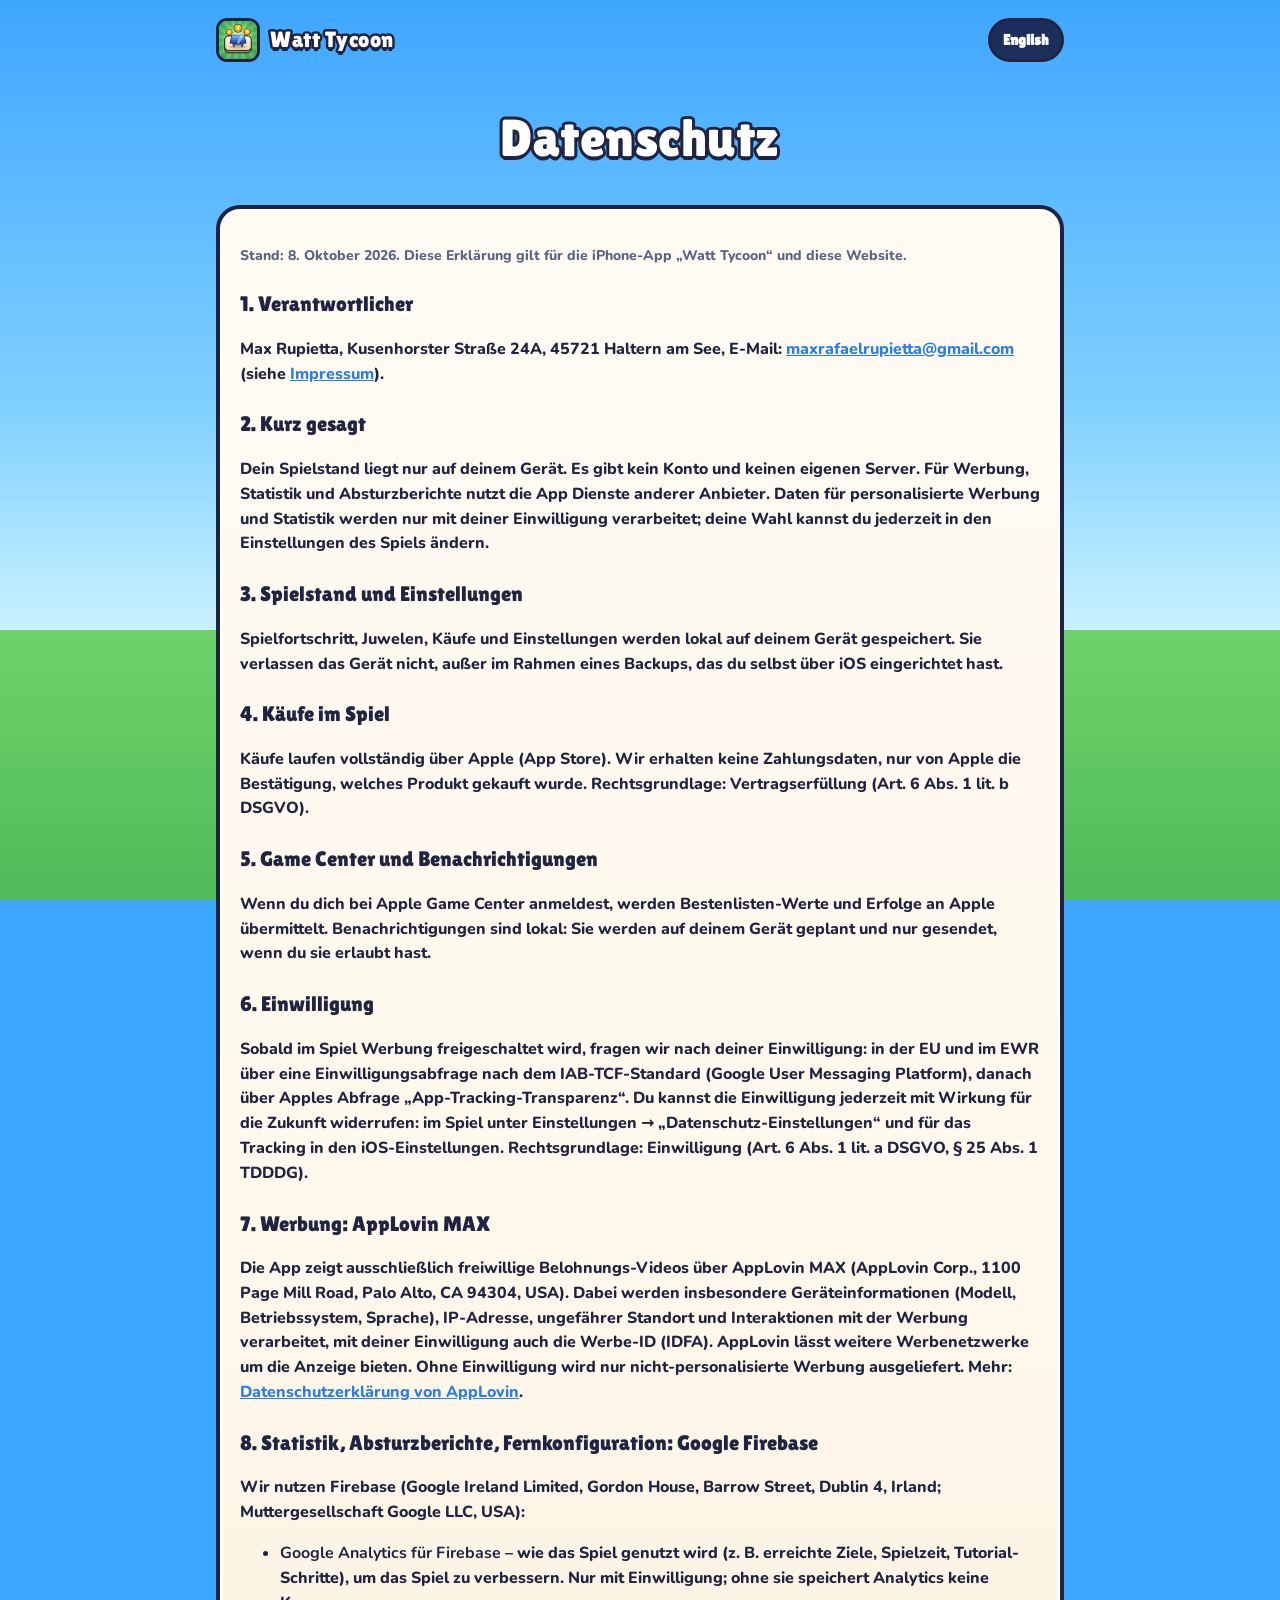
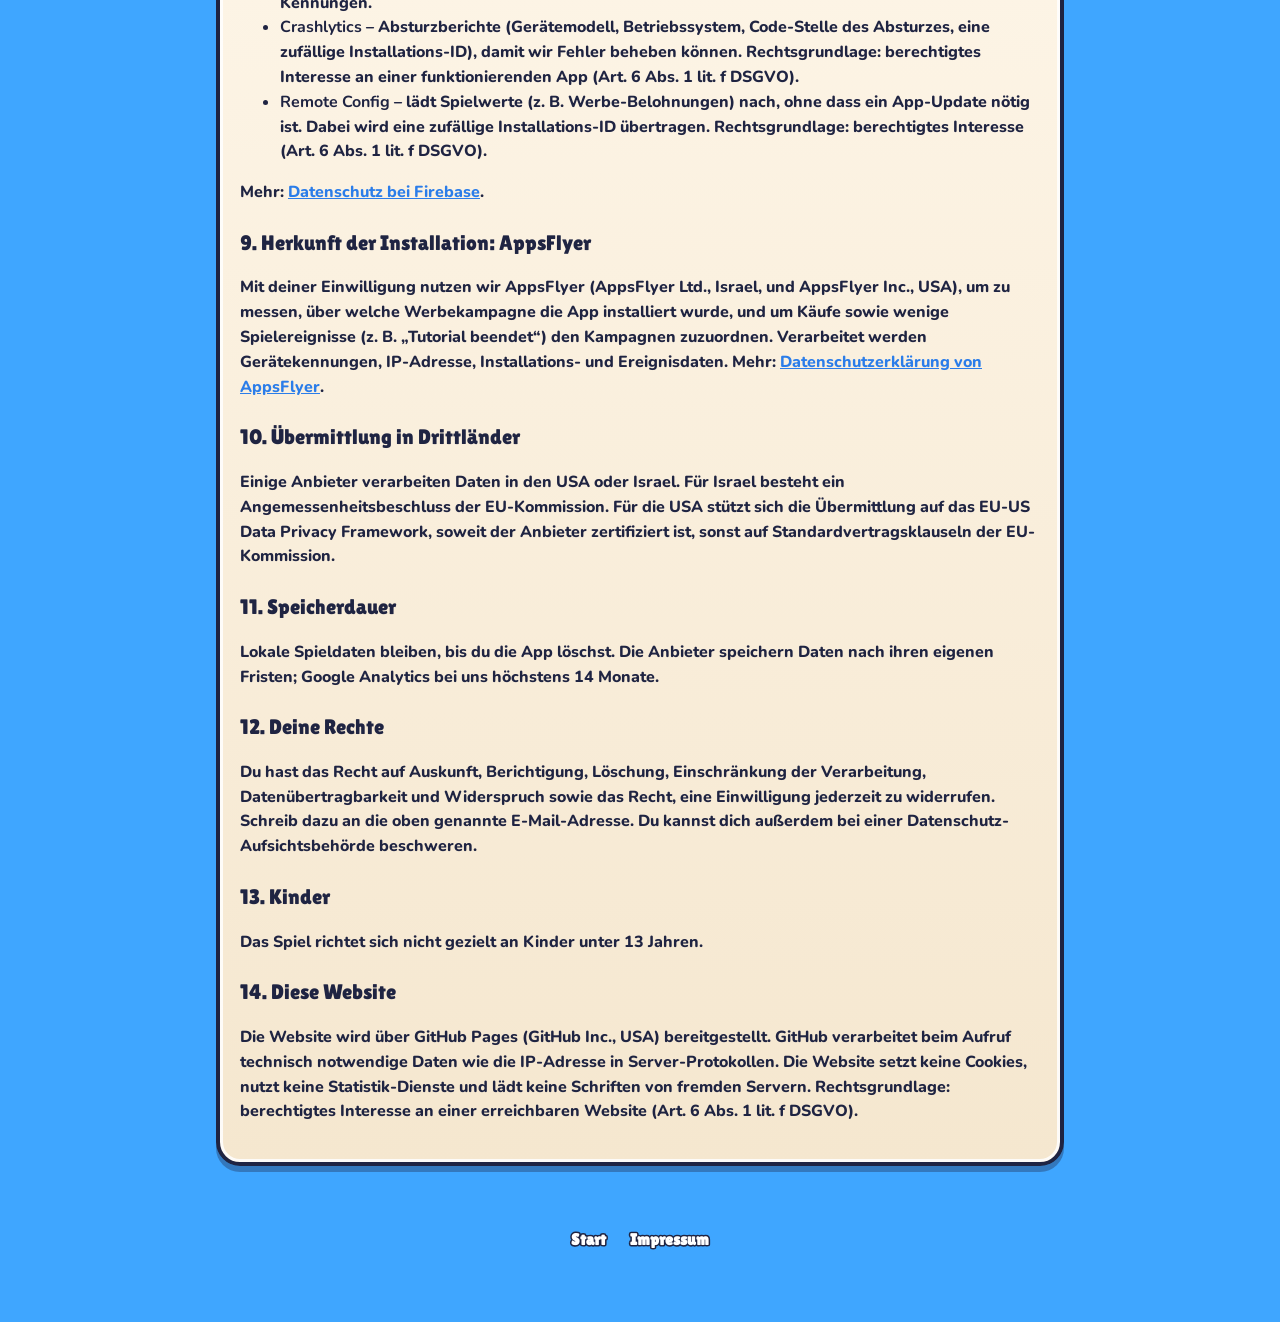
==== datenschutz.html @ 93e132b3 "Watt Tycoon website: start page, privacy policy, imprint, app-ads.txt Co-Authored-By: Claude Opus 5." ====
<!doctype html>
<html lang="de">
<head>
  <meta charset="utf-8">
  <meta name="viewport" content="width=device-width, initial-scale=1">
  <title>Datenschutz – Watt Tycoon</title>
  <link rel="icon" href="img/favicon.png">
  <link rel="alternate" hreflang="en" href="en/privacy.html">
  <link rel="stylesheet" href="style.css">
</head>
<body>
  <div class="wrap legal">
    <header class="top">
      <a class="brand" href="./"><img src="img/favicon.png" alt=""><span class="title">Watt Tycoon</span></a>
      <nav class="lang"><a href="en/privacy.html" hreflang="en">English</a></nav>
    </header>
    <h1>Datenschutz</h1>

    <section class="panel">
      <p class="muted">Stand: 8. Oktober 2026. Diese Erklärung gilt für die iPhone-App „Watt Tycoon“ und diese Website.</p>

      <h3>1. Verantwortlicher</h3>
      <p>Max Rupietta, Kusenhorster Straße 24A, 45721 Haltern am See, E-Mail: <a href="mailto:maxrafaelrupietta@gmail.com">maxrafaelrupietta@gmail.com</a> (siehe <a href="impressum.html">Impressum</a>).</p>

      <h3>2. Kurz gesagt</h3>
      <p>Dein Spielstand liegt nur auf deinem Gerät. Es gibt kein Konto und keinen eigenen Server. Für Werbung, Statistik und Absturzberichte nutzt die App Dienste anderer Anbieter. Daten für personalisierte Werbung und Statistik werden nur mit deiner Einwilligung verarbeitet; deine Wahl kannst du jederzeit in den Einstellungen des Spiels ändern.</p>

      <h3>3. Spielstand und Einstellungen</h3>
      <p>Spielfortschritt, Juwelen, Käufe und Einstellungen werden lokal auf deinem Gerät gespeichert. Sie verlassen das Gerät nicht, außer im Rahmen eines Backups, das du selbst über iOS eingerichtet hast.</p>

      <h3>4. Käufe im Spiel</h3>
      <p>Käufe laufen vollständig über Apple (App Store). Wir erhalten keine Zahlungsdaten, nur von Apple die Bestätigung, welches Produkt gekauft wurde. Rechtsgrundlage: Vertragserfüllung (Art. 6 Abs. 1 lit. b DSGVO).</p>

      <h3>5. Game Center und Benachrichtigungen</h3>
      <p>Wenn du dich bei Apple Game Center anmeldest, werden Bestenlisten-Werte und Erfolge an Apple übermittelt. Benachrichtigungen sind lokal: Sie werden auf deinem Gerät geplant und nur gesendet, wenn du sie erlaubt hast.</p>

      <h3>6. Einwilligung</h3>
      <p>Sobald im Spiel Werbung freigeschaltet wird, fragen wir nach deiner Einwilligung: in der EU und im EWR über eine Einwilligungsabfrage nach dem IAB-TCF-Standard (Google User Messaging Platform), danach über Apples Abfrage „App-Tracking-Transparenz“. Du kannst die Einwilligung jederzeit mit Wirkung für die Zukunft widerrufen: im Spiel unter Einstellungen → „Datenschutz-Einstellungen“ und für das Tracking in den iOS-Einstellungen. Rechtsgrundlage: Einwilligung (Art. 6 Abs. 1 lit. a DSGVO, § 25 Abs. 1 TDDDG).</p>

      <h3>7. Werbung: AppLovin MAX</h3>
      <p>Die App zeigt ausschließlich freiwillige Belohnungs-Videos über AppLovin MAX (AppLovin Corp., 1100 Page Mill Road, Palo Alto, CA 94304, USA). Dabei werden insbesondere Geräteinformationen (Modell, Betriebssystem, Sprache), IP-Adresse, ungefährer Standort und Interaktionen mit der Werbung verarbeitet, mit deiner Einwilligung auch die Werbe-ID (IDFA). AppLovin lässt weitere Werbenetzwerke um die Anzeige bieten. Ohne Einwilligung wird nur nicht-personalisierte Werbung ausgeliefert. Mehr: <a href="https://www.applovin.com/privacy/">Datenschutzerklärung von AppLovin</a>.</p>

      <h3>8. Statistik, Absturzberichte, Fernkonfiguration: Google Firebase</h3>
      <p>Wir nutzen Firebase (Google Ireland Limited, Gordon House, Barrow Street, Dublin 4, Irland; Muttergesellschaft Google LLC, USA):</p>
      <ul>
        <li><b>Google Analytics für Firebase</b> – wie das Spiel genutzt wird (z. B. erreichte Ziele, Spielzeit, Tutorial-Schritte), um das Spiel zu verbessern. Nur mit Einwilligung; ohne sie speichert Analytics keine Kennungen.</li>
        <li><b>Crashlytics</b> – Absturzberichte (Gerätemodell, Betriebssystem, Code-Stelle des Absturzes, eine zufällige Installations-ID), damit wir Fehler beheben können. Rechtsgrundlage: berechtigtes Interesse an einer funktionierenden App (Art. 6 Abs. 1 lit. f DSGVO).</li>
        <li><b>Remote Config</b> – lädt Spielwerte (z. B. Werbe-Belohnungen) nach, ohne dass ein App-Update nötig ist. Dabei wird eine zufällige Installations-ID übertragen. Rechtsgrundlage: berechtigtes Interesse (Art. 6 Abs. 1 lit. f DSGVO).</li>
      </ul>
      <p>Mehr: <a href="https://firebase.google.com/support/privacy">Datenschutz bei Firebase</a>.</p>

      <h3>9. Herkunft der Installation: AppsFlyer</h3>
      <p>Mit deiner Einwilligung nutzen wir AppsFlyer (AppsFlyer Ltd., Israel, und AppsFlyer Inc., USA), um zu messen, über welche Werbekampagne die App installiert wurde, und um Käufe sowie wenige Spielereignisse (z. B. „Tutorial beendet“) den Kampagnen zuzuordnen. Verarbeitet werden Gerätekennungen, IP-Adresse, Installations- und Ereignisdaten. Mehr: <a href="https://www.appsflyer.com/legal/privacy-policy/">Datenschutzerklärung von AppsFlyer</a>.</p>

      <h3>10. Übermittlung in Drittländer</h3>
      <p>Einige Anbieter verarbeiten Daten in den USA oder Israel. Für Israel besteht ein Angemessenheitsbeschluss der EU-Kommission. Für die USA stützt sich die Übermittlung auf das EU-US Data Privacy Framework, soweit der Anbieter zertifiziert ist, sonst auf Standardvertragsklauseln der EU-Kommission.</p>

      <h3>11. Speicherdauer</h3>
      <p>Lokale Spieldaten bleiben, bis du die App löschst. Die Anbieter speichern Daten nach ihren eigenen Fristen; Google Analytics bei uns höchstens 14 Monate.</p>

      <h3>12. Deine Rechte</h3>
      <p>Du hast das Recht auf Auskunft, Berichtigung, Löschung, Einschränkung der Verarbeitung, Datenübertragbarkeit und Widerspruch sowie das Recht, eine Einwilligung jederzeit zu widerrufen. Schreib dazu an die oben genannte E-Mail-Adresse. Du kannst dich außerdem bei einer Datenschutz-Aufsichtsbehörde beschweren.</p>

      <h3>13. Kinder</h3>
      <p>Das Spiel richtet sich nicht gezielt an Kinder unter 13 Jahren.</p>

      <h3>14. Diese Website</h3>
      <p>Die Website wird über GitHub Pages (GitHub Inc., USA) bereitgestellt. GitHub verarbeitet beim Aufruf technisch notwendige Daten wie die IP-Adresse in Server-Protokollen. Die Website setzt keine Cookies, nutzt keine Statistik-Dienste und lädt keine Schriften von fremden Servern. Rechtsgrundlage: berechtigtes Interesse an einer erreichbaren Website (Art. 6 Abs. 1 lit. f DSGVO).</p>
    </section>

    <footer>
      <a href="./">Start</a>
      <a href="impressum.html">Impressum</a>
    </footer>
  </div>
</body>
</html>
---- style.css ----
/* Watt Tycoon website – same look as the game (CLAUDE.md §8). Fonts are self-hosted (no Google Fonts requests). */
@font-face { font-family: "Lilita One"; src: url("fonts/LilitaOne-Regular.ttf") format("truetype"); font-display: swap; }
@font-face { font-family: "Nunito"; src: url("fonts/Nunito.ttf") format("truetype"); font-weight: 200 1000; font-display: swap; }

:root {
  --outline: #1F2442;
  --sky-top: #3FA6FF;
  --sky-mid: #7FD0FF;
  --sky-bottom: #C9F1FF;
  --grass1: #6FD26A;
  --grass2: #4FBB58;
  --grass3: #3FA64E;
  --cream: #FFF8EC;
  --cream-edge: #CDB48A;
  --gold1: #FFE066;
  --gold2: #F7A90F;
  --green1: #8FF06A;
  --green2: #33B24B;
  --green-shadow: #1D7A33;
  --muted: #5B6286;
  --text: #1F2442;
  --page: #3FA6FF;
}

* { box-sizing: border-box; }
html { background: var(--page); }
body {
  margin: 0;
  font-family: "Nunito", system-ui, sans-serif;
  font-weight: 800;
  color: var(--text);
  background: linear-gradient(var(--sky-top), var(--sky-mid) 45%, var(--sky-bottom) 70%, var(--grass1) 70%, var(--grass2));
  background-attachment: fixed;
  min-height: 100vh;
  line-height: 1.55;
}

a { color: #2B7DE9; }
.wrap { max-width: 880px; margin: 0 auto; padding: 0 16px; }

/* Header */
.top { display: flex; align-items: center; justify-content: space-between; padding: 18px 0; gap: 12px; }
.brand { display: flex; align-items: center; gap: 10px; text-decoration: none; }
.brand img { width: 44px; height: 44px; border-radius: 11px; border: 3px solid var(--outline); }
.lang { display: flex; gap: 8px; }
.lang a {
  font-family: "Lilita One", sans-serif; font-size: 15px; text-decoration: none; color: #fff;
  background: rgba(22, 27, 64, .85); border: 3px solid var(--outline); border-radius: 999px; padding: 4px 12px;
  min-height: 44px; display: inline-flex; align-items: center;
}

/* Outlined game lettering */
.title, h1, h2 {
  font-family: "Lilita One", sans-serif; font-weight: 400; color: #fff; letter-spacing: .5px;
  -webkit-text-stroke: 6px var(--outline); paint-order: stroke fill;
  text-shadow: 0 4px 0 var(--outline);
}
.title { font-size: 22px; -webkit-text-stroke-width: 5px; }

/* Hero */
.hero { text-align: center; padding: 24px 0 8px; }
.hero .icon {
  width: 148px; height: 148px; border-radius: 34px; border: 5px solid var(--outline);
  box-shadow: 0 7px 0 var(--outline); animation: float 3.2s ease-in-out infinite;
}
.hero h1 { font-size: clamp(48px, 12vw, 76px); margin: 18px 0 0; line-height: 1; color: var(--gold1);
  -webkit-text-stroke-width: 9px; text-shadow: 0 6px 0 var(--outline); }
.ribbon {
  display: inline-block; margin-top: 6px; padding: 6px 26px; border: 4px solid var(--outline); border-radius: 12px;
  background: linear-gradient(#6FD0FF, #2B7DE9); box-shadow: 0 4px 0 var(--outline);
}
.ribbon span { font-family: "Lilita One", sans-serif; font-size: 28px; color: #fff; -webkit-text-stroke: 5px var(--outline); paint-order: stroke fill; }
.lead { font-size: 19px; color: #fff; text-shadow: 0 2px 0 rgba(31, 36, 66, .55); max-width: 560px; margin: 18px auto 0; }

/* 3D button */
.btn {
  display: inline-flex; align-items: center; justify-content: center; gap: 8px; min-height: 52px; padding: 10px 26px;
  font-family: "Lilita One", sans-serif; font-size: 22px; color: #fff; text-decoration: none;
  -webkit-text-stroke: 4px var(--outline); paint-order: stroke fill;
  background: linear-gradient(var(--green1), var(--green2)); border: 4px solid var(--outline); border-radius: 18px;
  box-shadow: 0 6px 0 var(--outline); margin-top: 22px;
}
.btn.soon { background: linear-gradient(#D9DEF0, #A9B0CC); cursor: default; }

/* Screenshots */
.shots { display: flex; gap: 14px; justify-content: center; padding: 34px 0 10px; flex-wrap: wrap; }
.shots img {
  width: min(30%, 240px); min-width: 150px; border-radius: 24px; border: 4px solid var(--outline);
  box-shadow: 0 6px 0 var(--outline); background: #fff;
}

/* Cream panels */
.panel {
  background: linear-gradient(#FFFBF3, var(--cream) 40%, #F5E7CF); border: 4px solid var(--outline); border-radius: 24px;
  box-shadow: inset 0 0 0 3px rgba(255, 255, 255, .85), 0 6px 0 rgba(31, 36, 66, .35);
  padding: 22px 20px; margin: 26px 0;
}
.panel h2 { font-size: 30px; margin: 0 0 10px; }
.panel h3 { font-family: "Lilita One", sans-serif; font-weight: 400; font-size: 21px; margin: 22px 0 6px; }
.panel p, .panel li { font-size: 16px; }
.panel .muted { color: var(--muted); font-size: 14px; }

.features { display: grid; grid-template-columns: repeat(auto-fit, minmax(220px, 1fr)); gap: 14px; }
.feature {
  background: #fff; border: 2px solid #E7D6B8; border-radius: 16px; padding: 14px; box-shadow: 0 3.5px 0 var(--cream-edge);
}
.feature b { font-family: "Lilita One", sans-serif; font-weight: 400; font-size: 19px; display: block; }

/* Legal pages */
.legal { padding-bottom: 20px; }
.legal h1 { font-size: clamp(36px, 9vw, 52px); text-align: center; margin: 18px 0 0; }
.todo { background: #FFE066; border-radius: 6px; padding: 0 4px; }

footer { text-align: center; padding: 26px 0 40px; }
footer a { color: #fff; font-family: "Lilita One", sans-serif; font-size: 16px; margin: 0 10px; text-decoration: none;
  -webkit-text-stroke: 3px var(--outline); paint-order: stroke fill; display: inline-block; min-height: 44px; line-height: 44px; }
footer small { display: block; color: rgba(255, 255, 255, .9); font-size: 13px; }

@keyframes float { 0%, 100% { transform: translateY(0); } 50% { transform: translateY(-8px); } }
@media (prefers-reduced-motion: reduce) { .hero .icon { animation: none; } }
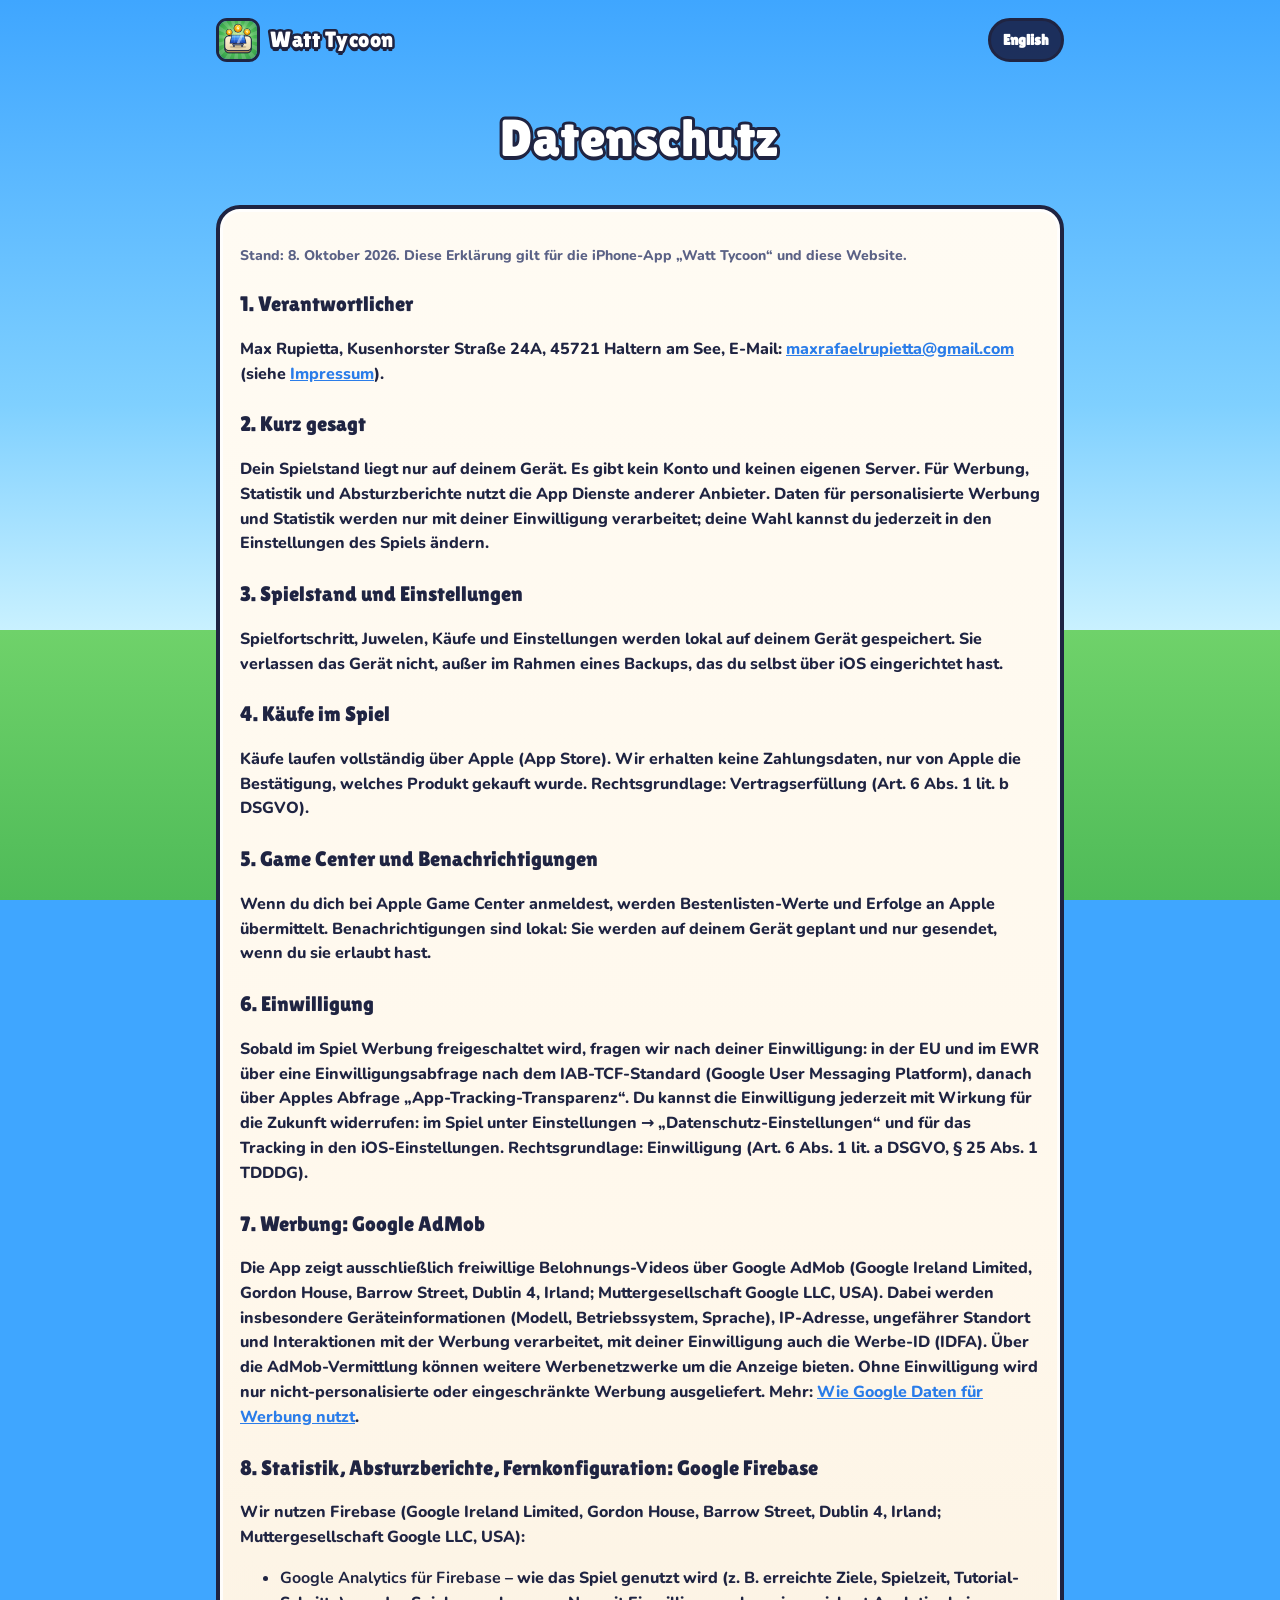
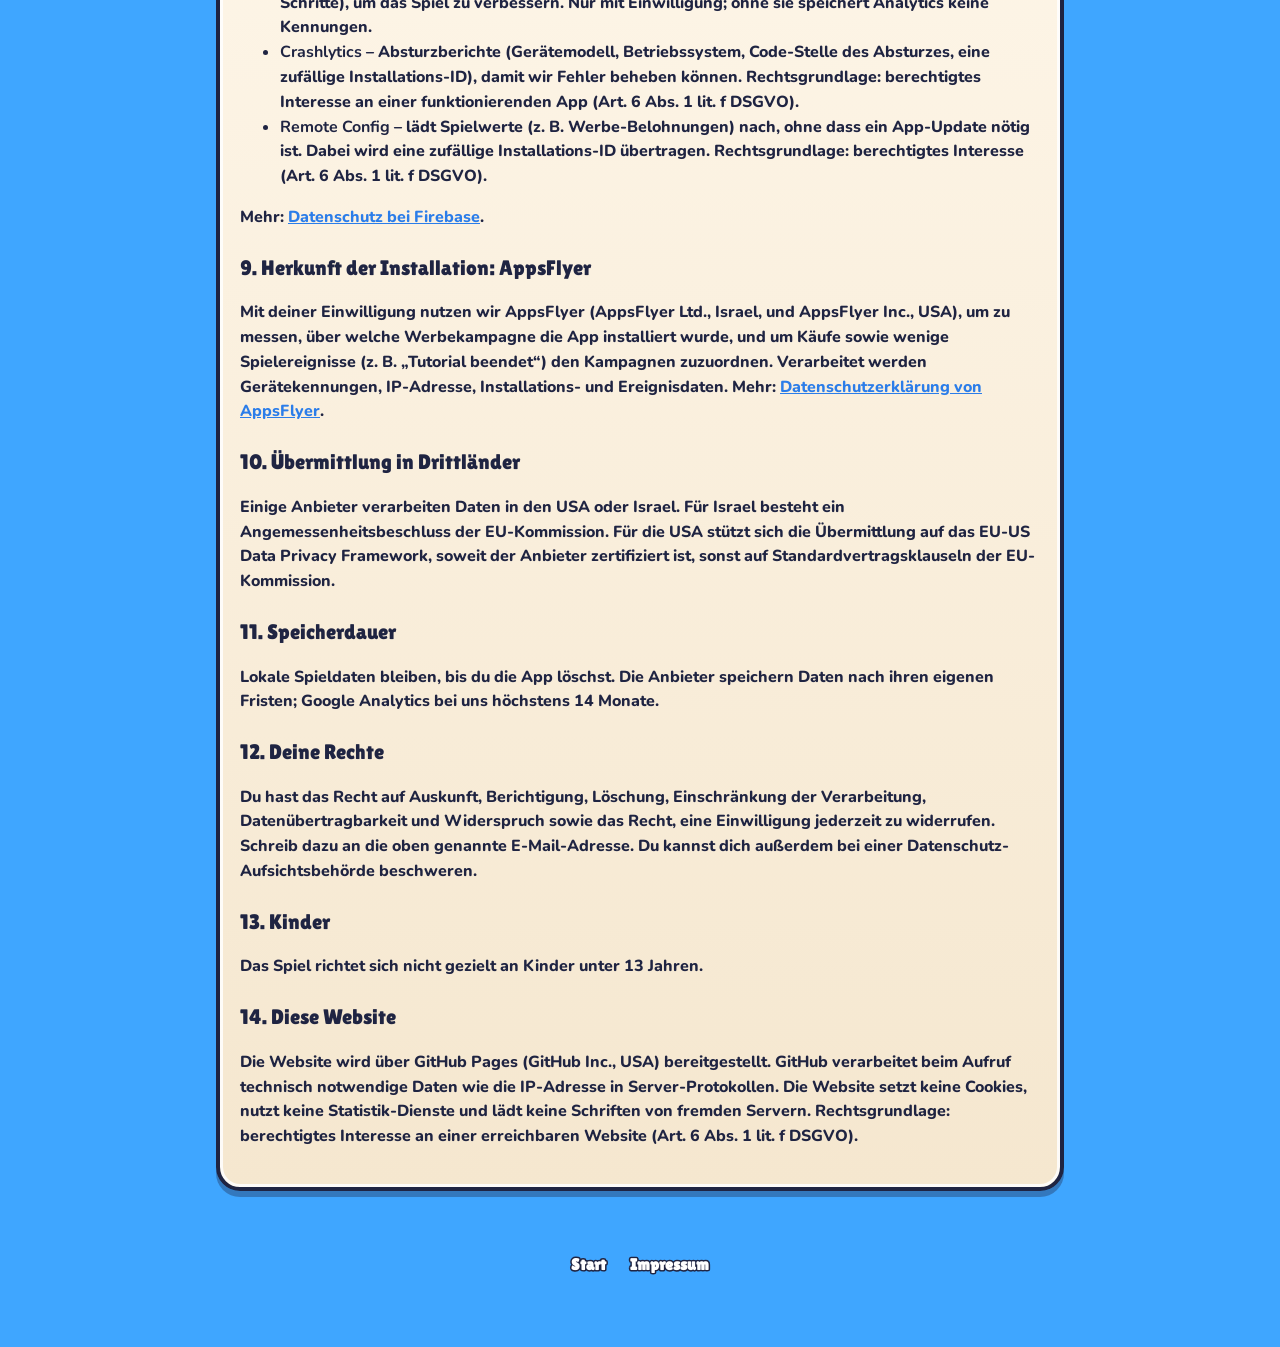
==== commit 20d83d98: "Privacy policy: ads via Google AdMob instead of AppLovin Co-Authored-By: Claude Opus 5.5 <noreply@an" ====
--- a/datenschutz.html
+++ b/datenschutz.html
@@ -37,8 +37,8 @@
       <h3>6. Einwilligung</h3>
       <p>Sobald im Spiel Werbung freigeschaltet wird, fragen wir nach deiner Einwilligung: in der EU und im EWR über eine Einwilligungsabfrage nach dem IAB-TCF-Standard (Google User Messaging Platform), danach über Apples Abfrage „App-Tracking-Transparenz“. Du kannst die Einwilligung jederzeit mit Wirkung für die Zukunft widerrufen: im Spiel unter Einstellungen → „Datenschutz-Einstellungen“ und für das Tracking in den iOS-Einstellungen. Rechtsgrundlage: Einwilligung (Art. 6 Abs. 1 lit. a DSGVO, § 25 Abs. 1 TDDDG).</p>
 
-      <h3>7. Werbung: AppLovin MAX</h3>
-      <p>Die App zeigt ausschließlich freiwillige Belohnungs-Videos über AppLovin MAX (AppLovin Corp., 1100 Page Mill Road, Palo Alto, CA 94304, USA). Dabei werden insbesondere Geräteinformationen (Modell, Betriebssystem, Sprache), IP-Adresse, ungefährer Standort und Interaktionen mit der Werbung verarbeitet, mit deiner Einwilligung auch die Werbe-ID (IDFA). AppLovin lässt weitere Werbenetzwerke um die Anzeige bieten. Ohne Einwilligung wird nur nicht-personalisierte Werbung ausgeliefert. Mehr: <a href="https://www.applovin.com/privacy/">Datenschutzerklärung von AppLovin</a>.</p>
+      <h3>7. Werbung: Google AdMob</h3>
+      <p>Die App zeigt ausschließlich freiwillige Belohnungs-Videos über Google AdMob (Google Ireland Limited, Gordon House, Barrow Street, Dublin 4, Irland; Muttergesellschaft Google LLC, USA). Dabei werden insbesondere Geräteinformationen (Modell, Betriebssystem, Sprache), IP-Adresse, ungefährer Standort und Interaktionen mit der Werbung verarbeitet, mit deiner Einwilligung auch die Werbe-ID (IDFA). Über die AdMob-Vermittlung können weitere Werbenetzwerke um die Anzeige bieten. Ohne Einwilligung wird nur nicht-personalisierte oder eingeschränkte Werbung ausgeliefert. Mehr: <a href="https://policies.google.com/technologies/ads">Wie Google Daten für Werbung nutzt</a>.</p>
 
       <h3>8. Statistik, Absturzberichte, Fernkonfiguration: Google Firebase</h3>
       <p>Wir nutzen Firebase (Google Ireland Limited, Gordon House, Barrow Street, Dublin 4, Irland; Muttergesellschaft Google LLC, USA):</p>
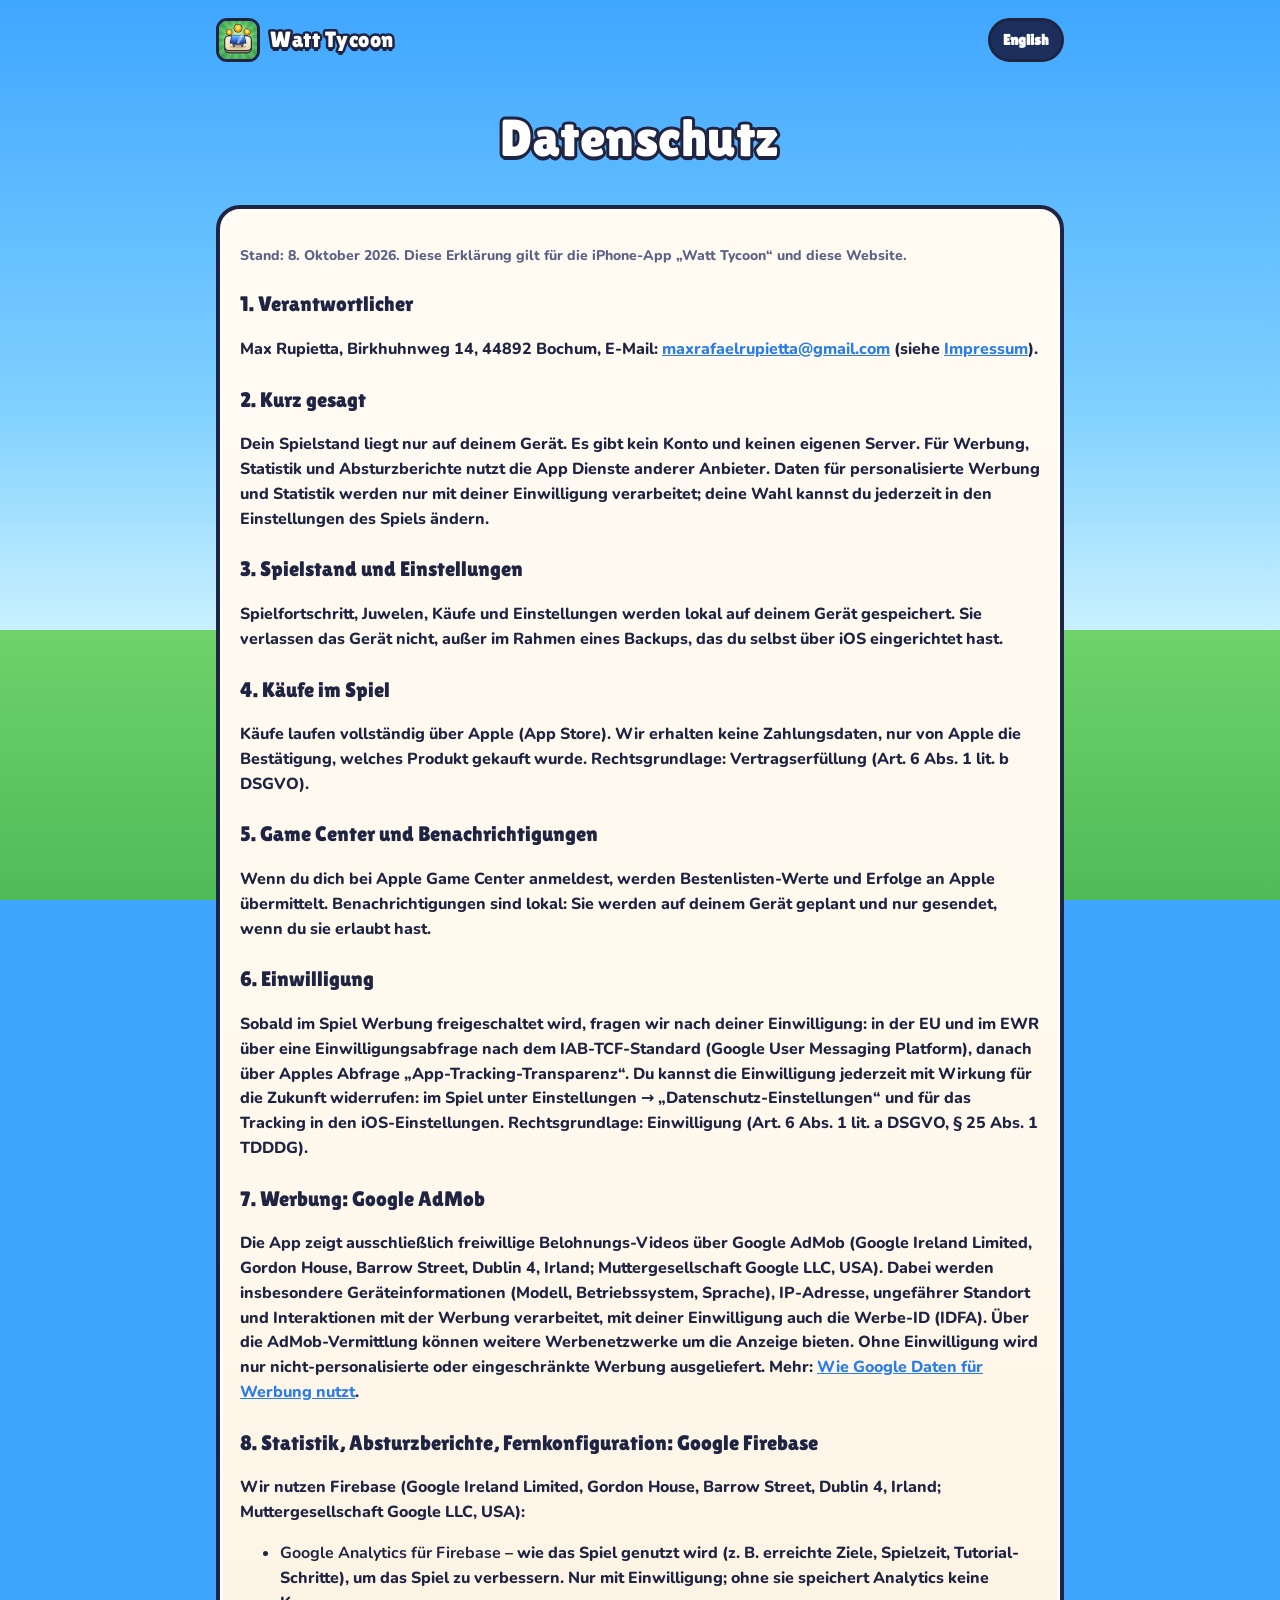
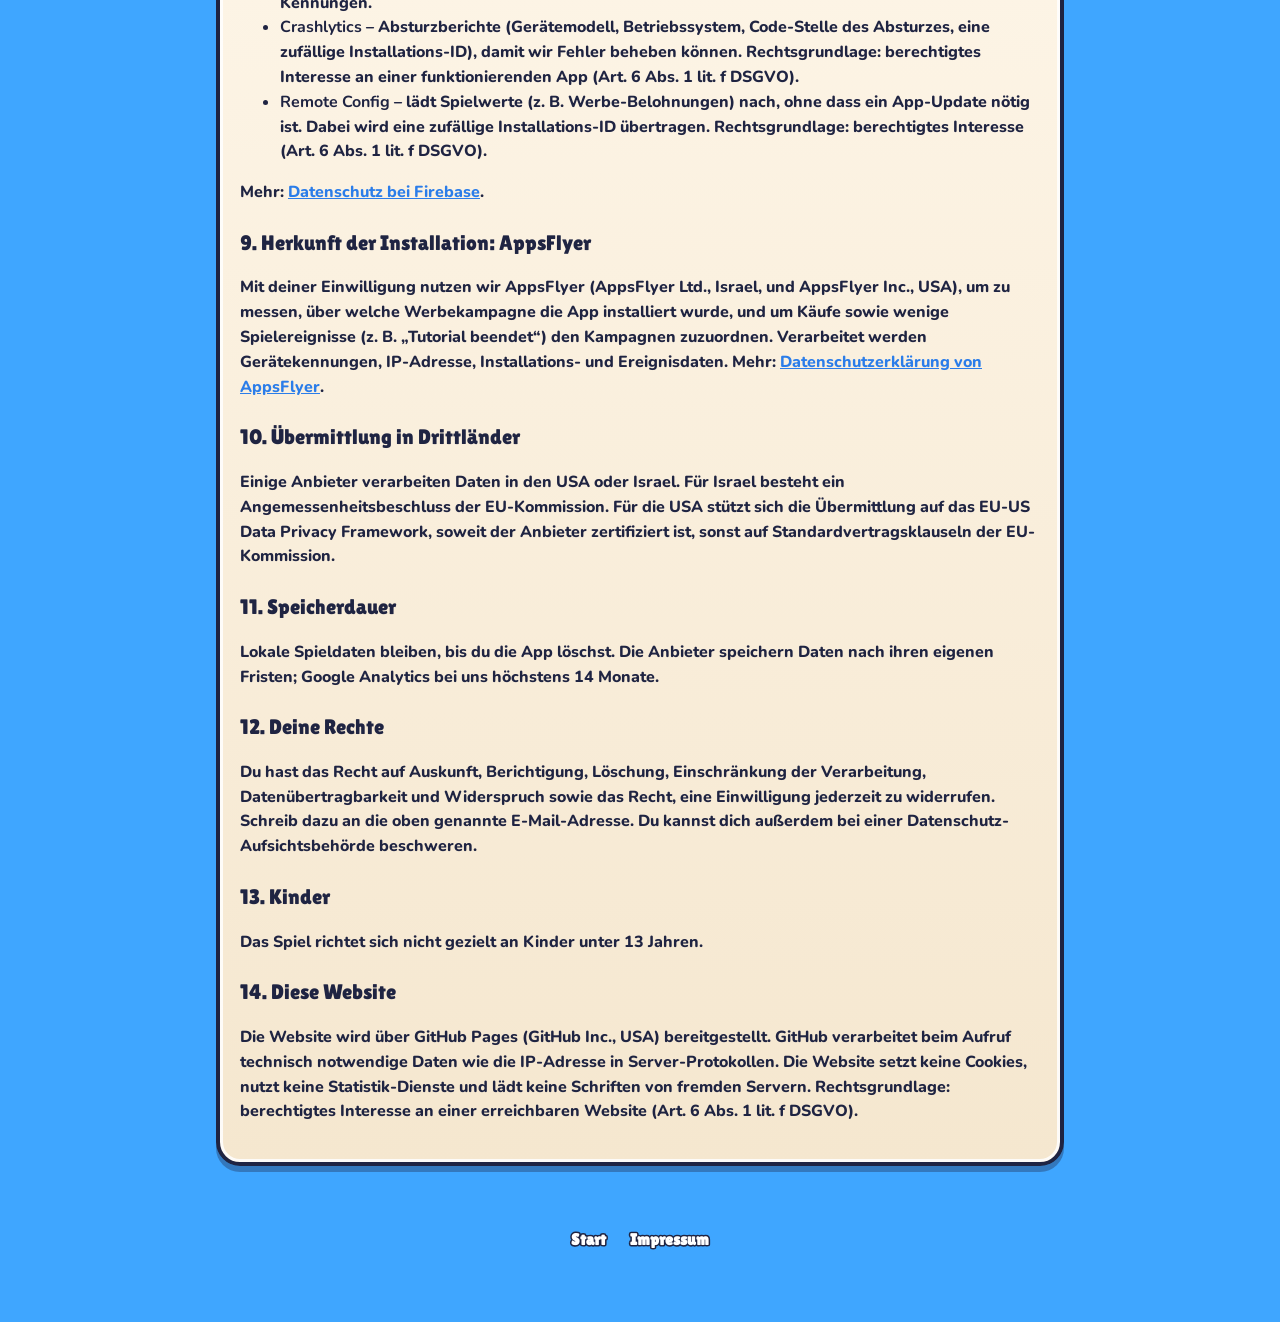
==== commit d27a944a: "Imprint and privacy policy: new address Co-Authored-By: Claude Opus 5.5 <noreply@anthropic.com>" ====
--- a/datenschutz.html
+++ b/datenschutz.html
@@ -20,7 +20,7 @@
       <p class="muted">Stand: 8. Oktober 2026. Diese Erklärung gilt für die iPhone-App „Watt Tycoon“ und diese Website.</p>
 
       <h3>1. Verantwortlicher</h3>
-      <p>Max Rupietta, Kusenhorster Straße 24A, 45721 Haltern am See, E-Mail: <a href="mailto:maxrafaelrupietta@gmail.com">maxrafaelrupietta@gmail.com</a> (siehe <a href="impressum.html">Impressum</a>).</p>
+      <p>Max Rupietta, Birkhuhnweg 14, 44892 Bochum, E-Mail: <a href="mailto:maxrafaelrupietta@gmail.com">maxrafaelrupietta@gmail.com</a> (siehe <a href="impressum.html">Impressum</a>).</p>
 
       <h3>2. Kurz gesagt</h3>
       <p>Dein Spielstand liegt nur auf deinem Gerät. Es gibt kein Konto und keinen eigenen Server. Für Werbung, Statistik und Absturzberichte nutzt die App Dienste anderer Anbieter. Daten für personalisierte Werbung und Statistik werden nur mit deiner Einwilligung verarbeitet; deine Wahl kannst du jederzeit in den Einstellungen des Spiels ändern.</p>
